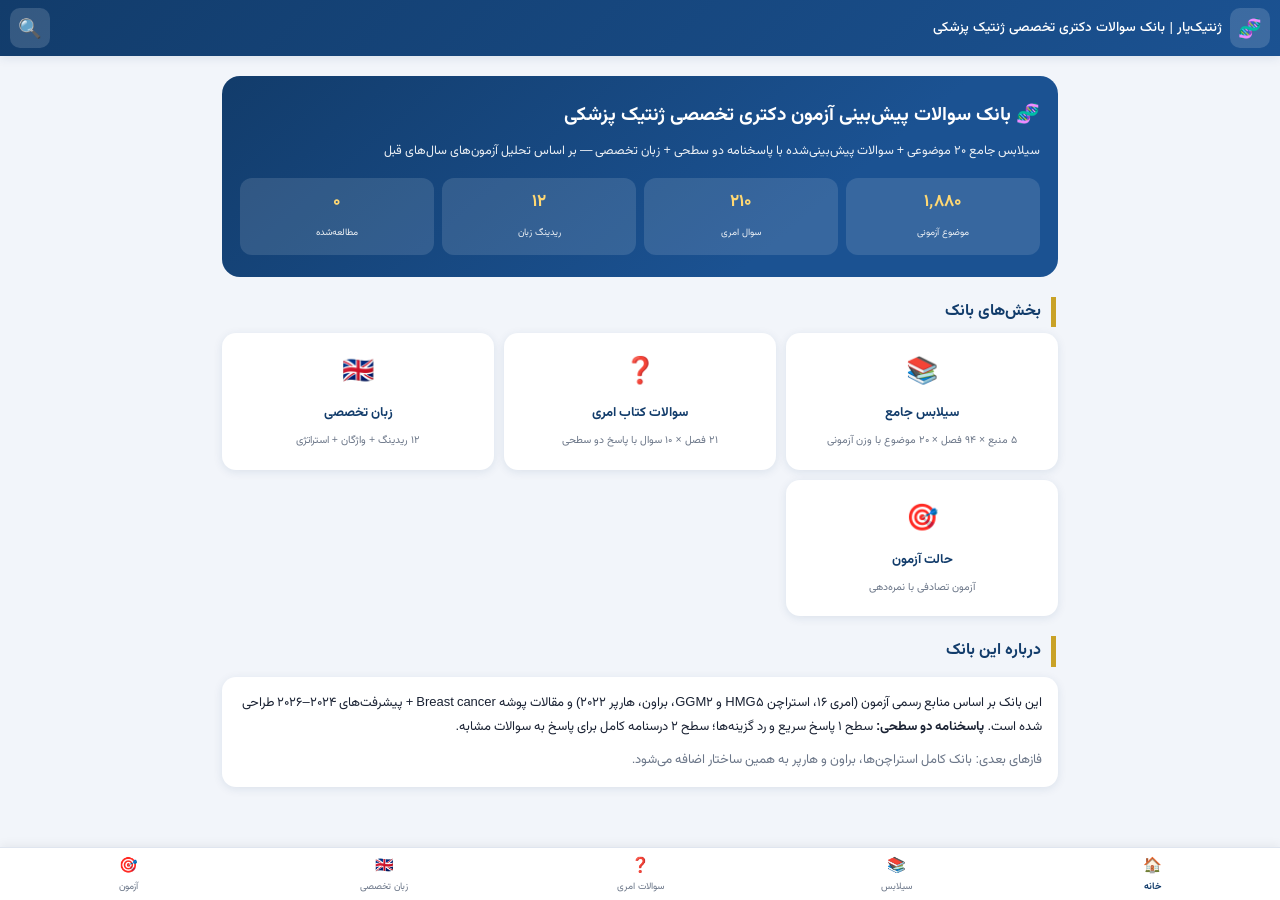
==== app/index.html @ 169229bd "فاز ۱: سیلابس جامع ۹۴ فصل (۱۸۸۰ موضوع) + بانک ۲۱۰ سوالی امری با پاسخنامه دو سطحی + ۱۲ ریدینگ زبان تخ" ====
<!DOCTYPE html>
<html lang="fa" dir="rtl">
<head>
<meta charset="utf-8">
<meta name="viewport" content="width=device-width, initial-scale=1, viewport-fit=cover">
<meta name="theme-color" content="#123c6b">
<title>ژنتیک‌یار — بانک سوالات دکتری ژنتیک پزشکی</title>
<link rel="manifest" href="manifest.webmanifest">
<link rel="icon" href="icons/icon-192.png">
<link rel="apple-touch-icon" href="icons/icon-192.png">
<link rel="stylesheet" href="css/app.css">
</head>
<body>
<header class="topbar">
  <button class="menu-btn" id="btnHome" title="خانه">🧬</button>
  <div class="title" id="topTitle">ژنتیک‌یار | بانک سوالات دکتری تخصصی ژنتیک پزشکی</div>
  <button class="menu-btn" id="btnSearch" title="جستجو">🔍</button>
</header>

<main id="view" class="view"></main>

<nav class="tabbar">
  <button data-nav="home" class="active">🏠<span>خانه</span></button>
  <button data-nav="syllabus">📚<span>سیلابس</span></button>
  <button data-nav="emery">❓<span>سوالات امری</span></button>
  <button data-nav="english">🇬🇧<span>زبان تخصصی</span></button>
  <button data-nav="quiz">🎯<span>آزمون</span></button>
</nav>

<div id="searchModal" class="modal hidden">
  <div class="modal-card">
    <input id="searchInput" type="search" placeholder="جستجو در موضوعات، سوالات و پاسخ‌ها..." autocomplete="off">
    <div id="searchResults" class="search-results"></div>
    <button class="close-modal" onclick="document.getElementById('searchModal').classList.add('hidden')">بستن</button>
  </div>
</div>

<div id="toast" class="toast hidden"></div>
<script src="js/app.js"></script>
</body>
</html>
---- app/css/app.css ----
/* ژنتیک‌یار — بانک سوالات دکتری ژنتیک پزشکی */
@font-face{font-family:'Vazirmatn';src:url('../fonts/vazirmatn-400.woff2') format('woff2');font-weight:400}
@font-face{font-family:'Vazirmatn';src:url('../fonts/vazirmatn-500.woff2') format('woff2');font-weight:500}
@font-face{font-family:'Vazirmatn';src:url('../fonts/vazirmatn-700.woff2') format('woff2');font-weight:700}
:root{
  --navy:#123c6b; --navy2:#1b5292; --gold:#c9a227; --bg:#f2f5fa; --card:#ffffff;
  --ink:#1a2233; --muted:#6b7688; --green:#2f9e44; --red:#c0392b; --shadow:0 2px 10px rgba(18,60,107,.10);
}
*{box-sizing:border-box;-webkit-tap-highlight-color:transparent}
html,body{margin:0;padding:0}
body{font-family:'Vazirmatn',Tahoma,sans-serif;background:var(--bg);color:var(--ink);direction:rtl;line-height:1.9;font-size:15px}
.topbar{position:fixed;inset-inline:0;top:0;height:56px;background:linear-gradient(135deg,var(--navy),var(--navy2));color:#fff;display:flex;align-items:center;gap:8px;padding:0 10px;z-index:50;box-shadow:var(--shadow)}
.topbar .title{flex:1;font-size:13.5px;font-weight:500;white-space:nowrap;overflow:hidden;text-overflow:ellipsis}
.menu-btn{background:rgba(255,255,255,.15);border:none;color:#fff;font-size:19px;border-radius:10px;width:40px;height:40px;cursor:pointer}
.view{padding:68px 12px 84px;max-width:860px;margin:0 auto}
.tabbar{position:fixed;bottom:0;inset-inline:0;display:flex;background:#fff;border-top:1px solid #dfe5ef;box-shadow:0 -2px 10px rgba(0,0,0,.06);z-index:50;padding-bottom:env(safe-area-inset-bottom)}
.tabbar button{flex:1;border:none;background:none;padding:7px 2px 6px;font-family:inherit;font-size:15px;color:var(--muted);display:flex;flex-direction:column;align-items:center;gap:1px;cursor:pointer}
.tabbar button span{font-size:9.5px}
.tabbar button.active{color:var(--navy)}
.tabbar button.active span{font-weight:700}
.card{background:var(--card);border-radius:14px;padding:14px 16px;margin:10px 0;box-shadow:var(--shadow)}
.hero{background:linear-gradient(140deg,var(--navy) 0%,var(--navy2) 70%);color:#fff;border-radius:18px;padding:22px 18px;margin-top:8px}
.hero h1{margin:0 0 6px;font-size:19px}
.hero p{margin:0;font-size:12.5px;opacity:.92}
.stats{display:grid;grid-template-columns:repeat(4,1fr);gap:8px;margin-top:14px}
.stat{background:rgba(255,255,255,.12);border-radius:12px;padding:8px 4px;text-align:center}
.stat b{display:block;font-size:17px;color:#ffd873}
.stat span{font-size:9.5px;opacity:.9}
.grid2{display:grid;grid-template-columns:1fr 1fr;gap:10px}
.tile{background:var(--card);border-radius:14px;padding:14px;box-shadow:var(--shadow);cursor:pointer;border:1.5px solid transparent;text-align:center}
.tile:active{border-color:var(--gold)}
.tile .ic{font-size:26px}
.tile b{display:block;color:var(--navy);margin-top:4px;font-size:13px}
.tile span{font-size:10.5px;color:var(--muted)}
h2.sec{color:var(--navy);font-size:16px;margin:20px 2px 6px;border-right:5px solid var(--gold);padding-right:10px}
.book{background:var(--card);border-radius:14px;margin:10px 0;box-shadow:var(--shadow);overflow:hidden}
.book-head{display:flex;align-items:center;gap:10px;padding:12px 14px;cursor:pointer}
.book-head .chev{margin-inline-start:auto;color:var(--muted);transition:.2s}
.book.open .book-head .chev{transform:rotate(90deg)}
.book-title{font-weight:700;color:#7a1f1f;font-size:14px}
.book-sub{font-size:10.5px;color:var(--muted)}
.ch-item{border-top:1px solid #eef1f6;padding:10px 14px;display:flex;align-items:center;gap:8px;cursor:pointer}
.ch-item:active{background:#f6f9fd}
.ch-no{background:var(--navy);color:#fff;border-radius:8px;min-width:34px;text-align:center;font-size:12px;padding:2px 4px}
.ch-name{flex:1;font-size:13px}
.weight{color:var(--gold);font-size:11px;white-space:nowrap}
.topic-row{display:flex;gap:8px;padding:7px 14px;border-top:1px dashed #edf0f5;font-size:13px;align-items:flex-start}
.topic-row .tno{color:var(--muted);min-width:22px;text-align:center}
.topic-row .tname{flex:1}
.badge{display:inline-block;border-radius:8px;padding:0 7px;font-size:10.5px;font-weight:700}
.b5{background:#fdecec;color:var(--red)} .b4{background:#fdf5e4;color:#9a6b00} .b3{background:#eef6ef;color:#1e7a34} .b2{background:#eef1f6;color:var(--muted)}
.q-card{background:var(--card);border-radius:14px;box-shadow:var(--shadow);padding:14px;margin:12px 0}
.q-head{display:flex;flex-wrap:wrap;gap:6px;align-items:center;font-size:11px;color:var(--muted);margin-bottom:6px}
.q-id{background:var(--navy);color:#fff;border-radius:6px;padding:1px 8px;font-size:10px}
.q-topic{color:#7a1f1f;font-weight:700}
.stem{font-weight:700;margin:4px 0 10px;font-size:14.5px}
.opts{list-style:none;padding:0;margin:0}
.opts li{padding:8px 12px;border:1.5px solid #e3e8f0;border-radius:10px;margin:6px 0;cursor:pointer;font-size:14px;transition:.15s}
.opts li:active{background:#f0f4fa}
.opts li.sel{border-color:var(--navy2);background:#eef4fb}
.opts li.correct{border-color:var(--green);background:#e9f7ec;font-weight:700}
.opts li.wrong{border-color:var(--red);background:#fdeeee}
.ol{font-weight:700;color:var(--navy)}
.answer{margin-top:10px;border-top:1px dashed #c9d3e3;padding-top:8px}
.a-tag{display:inline-block;background:var(--green);color:#fff;border-radius:7px;padding:2px 12px;font-size:12px;margin-bottom:6px}
.lvl{border-radius:10px;padding:9px 12px;margin:6px 0;font-size:13.5px}
.lvl .lt{font-weight:700;color:#7a1f1f}
.lvl1{background:#f2f7fd;border-right:3px solid var(--navy2)}
.lvl2{background:#fbf7ea;border-right:3px solid var(--gold)}
.ltr{direction:ltr;text-align:left;font-family:Georgia,'Times New Roman',serif}
.passage{background:#f4f7fb;border-radius:12px;padding:12px;font-size:13.5px;line-height:1.8;margin:8px 0}
.vocab{background:#fbf4f4;border-radius:12px;padding:10px;margin:8px 0;font-size:12.5px}
.vtable{width:100%;border-collapse:collapse;margin-top:6px}
.vtable td{border:1px solid #e5dcdc;padding:4px 8px;vertical-align:top}
.vtable .ven{font-family:Georgia,serif;font-weight:700;direction:ltr;text-align:left;width:36%}
.strategy{background:#fff4f4;border:1.5px solid #e2b3b3;border-radius:12px;padding:10px 14px;margin:10px 0;font-size:13px}
.back-btn{background:none;border:none;color:var(--navy);font-family:inherit;font-size:13px;cursor:pointer;padding:6px 10px;font-weight:700}
.r-tabs{display:flex;gap:6px;margin:8px 0}
.r-tabs button{flex:1;border:1.5px solid #dfe5ef;background:#fff;border-radius:10px;padding:6px;font-family:inherit;font-size:12px;cursor:pointer}
.r-tabs button.on{background:var(--navy);color:#fff;border-color:var(--navy)}
.quizbox{max-width:640px;margin:0 auto}
.score-bar{display:flex;justify-content:space-between;align-items:center;background:var(--card);border-radius:12px;padding:10px 14px;box-shadow:var(--shadow);margin-bottom:10px;font-size:13px}
.progress{height:8px;background:#e3e8f0;border-radius:6px;overflow:hidden;margin:6px 0 12px}
.progress i{display:block;height:100%;background:linear-gradient(90deg,var(--gold),var(--navy));width:0%;transition:.3s}
.result-hero{text-align:center;padding:30px 10px}
.result-hero .big{font-size:42px}
.btn{display:inline-block;background:var(--navy);color:#fff;border:none;border-radius:12px;padding:10px 22px;font-family:inherit;font-size:14px;cursor:pointer;margin:4px}
.btn.gold{background:var(--gold);color:#221b00}
.btn.ghost{background:#fff;color:var(--navy);border:1.5px solid var(--navy2)}
.hidden{display:none!important}
.modal{position:fixed;inset:0;background:rgba(10,20,40,.55);z-index:90;display:flex;align-items:flex-start;justify-content:center;padding:70px 14px 20px}
.modal-card{background:#fff;border-radius:16px;padding:14px;width:100%;max-width:640px;box-shadow:0 10px 40px rgba(0,0,0,.25)}
#searchInput{width:100%;border:1.5px solid #d5dcea;border-radius:12px;padding:10px 14px;font-family:inherit;font-size:14px}
.search-results{max-height:55vh;overflow:auto;margin-top:8px}
.sr-item{padding:9px 10px;border-radius:10px;cursor:pointer;font-size:13px}
.sr-item:hover{background:#eef4fb}
.sr-item b{color:var(--navy)}
.close-modal{width:100%;margin-top:8px;background:#eef1f6;border:none;border-radius:10px;padding:9px;font-family:inherit;cursor:pointer}
.toast{position:fixed;bottom:95px;left:50%;transform:translateX(-50%);background:#22314a;color:#fff;padding:8px 18px;border-radius:20px;font-size:12.5px;z-index:99;box-shadow:var(--shadow)}
mark{background:#ffe9a8;border-radius:3px;padding:0 2px}
.done-tick{color:var(--green);font-weight:700}
@media (min-width:640px){ .grid2{grid-template-columns:repeat(3,1fr)} }
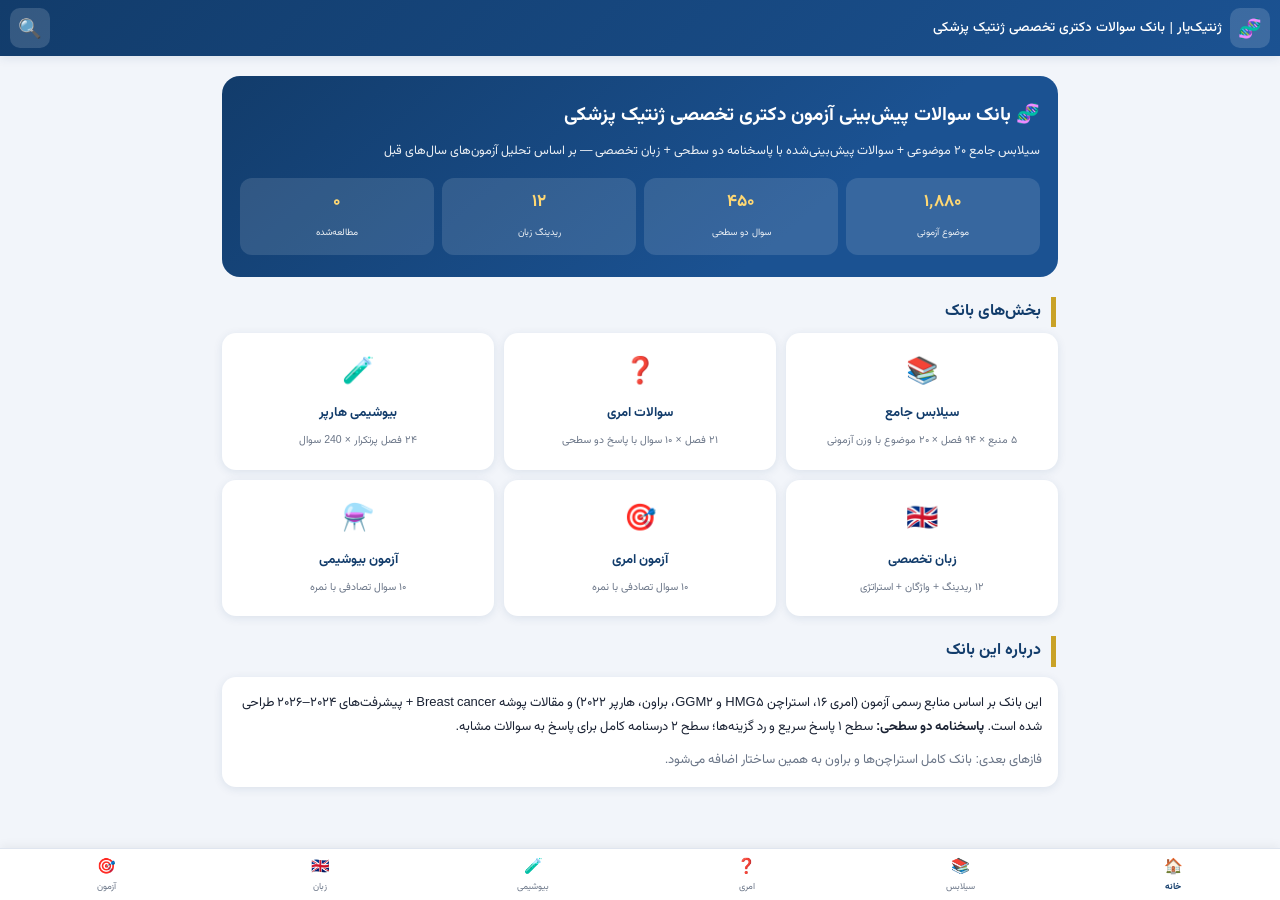
==== commit 73935b86: "فاز ۴: بانک کامل بیوشیمی هارپر — ۲۴ فصل پرتکرار × ۱۰ سوال = ۲۴۰ سوال دو سطحی + تب جدید بیوشیمی در اپ" ====
--- a/app/index.html
+++ b/app/index.html
@@ -22,8 +22,9 @@
 <nav class="tabbar">
   <button data-nav="home" class="active">🏠<span>خانه</span></button>
   <button data-nav="syllabus">📚<span>سیلابس</span></button>
-  <button data-nav="emery">❓<span>سوالات امری</span></button>
-  <button data-nav="english">🇬🇧<span>زبان تخصصی</span></button>
+  <button data-nav="emery">❓<span>امری</span></button>
+  <button data-nav="harper">🧪<span>بیوشیمی</span></button>
+  <button data-nav="english">🇬🇧<span>زبان</span></button>
   <button data-nav="quiz">🎯<span>آزمون</span></button>
 </nav>
 
--- a/app/css/app.css
+++ b/app/css/app.css
@@ -15,7 +15,7 @@
 .view{padding:68px 12px 84px;max-width:860px;margin:0 auto}
 .tabbar{position:fixed;bottom:0;inset-inline:0;display:flex;background:#fff;border-top:1px solid #dfe5ef;box-shadow:0 -2px 10px rgba(0,0,0,.06);z-index:50;padding-bottom:env(safe-area-inset-bottom)}
 .tabbar button{flex:1;border:none;background:none;padding:7px 2px 6px;font-family:inherit;font-size:15px;color:var(--muted);display:flex;flex-direction:column;align-items:center;gap:1px;cursor:pointer}
-.tabbar button span{font-size:9.5px}
+.tabbar button span{font-size:9px}
 .tabbar button.active{color:var(--navy)}
 .tabbar button.active span{font-weight:700}
 .card{background:var(--card);border-radius:14px;padding:14px 16px;margin:10px 0;box-shadow:var(--shadow)}
